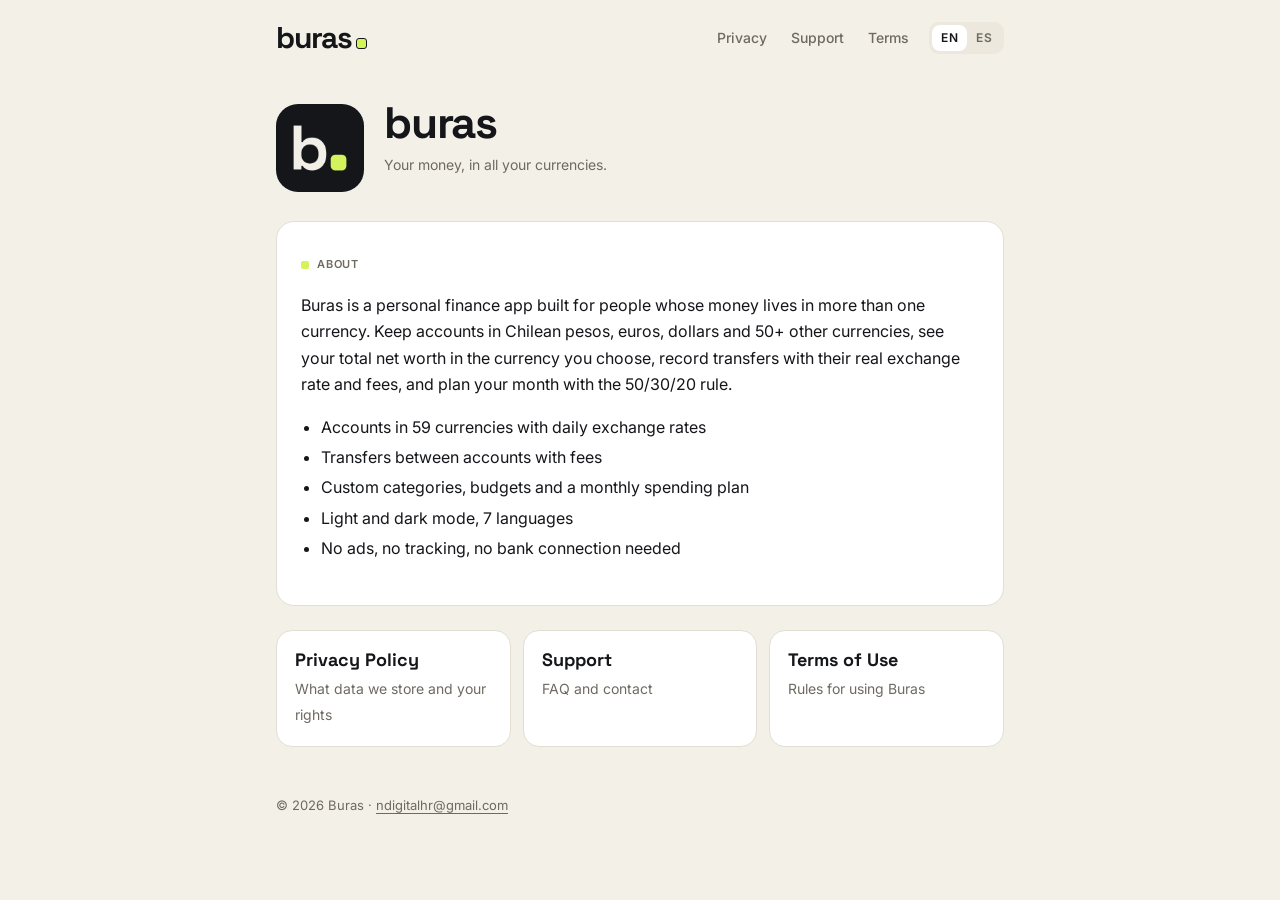
==== index.html @ 695c20a3 "Sitio de Buras: privacidad, soporte y términos (EN/ES) Páginas estáticas para GitHub Pages con el es" ====
<!doctype html>
<html lang="en" data-lang="en">
<head>
<meta charset="utf-8">
<meta name="viewport" content="width=device-width, initial-scale=1">
<title>Buras · Your money, in all your currencies</title>
<meta name="title-en" content="Buras · Your money, in all your currencies">
<meta name="title-es" content="Buras · Tu dinero, en todas tus monedas">
<meta name="description" content="Buras is a personal finance app for accounts in several currencies: balances, transfers with fees, budgets and monthly plans.">
<link rel="icon" href="favicon.png">
<link rel="apple-touch-icon" href="icon.png">
<link rel="preconnect" href="https://fonts.googleapis.com">
<link rel="preconnect" href="https://fonts.gstatic.com" crossorigin>
<link href="https://fonts.googleapis.com/css2?family=Inter:wght@400;500;600&family=Space+Grotesk:wght@500;700&display=swap" rel="stylesheet">
<link rel="stylesheet" href="style.css">
<script src="lang.js"></script>
</head>
<body>
<div class="wrap">
  <header class="site">
    <a class="logo" href="./">buras</a>
    <nav>
      <a href="privacy.html"><span lang="en">Privacy</span><span lang="es">Privacidad</span></a>
      <a href="support.html"><span lang="en">Support</span><span lang="es">Soporte</span></a>
      <a href="terms.html"><span lang="en">Terms</span><span lang="es">Términos</span></a>
      <span class="lang-switch"><button data-set="en">EN</button><button data-set="es">ES</button></span>
    </nav>
  </header>

  <main>
    <section class="hero">
      <img src="icon.png" alt="Buras">
      <div>
        <h1>buras</h1>
        <p class="meta" lang="en">Your money, in all your currencies.</p>
        <p class="meta" lang="es">Tu dinero, en todas tus monedas.</p>
      </div>
    </section>

    <div class="card">
      <div lang="en">
        <span class="label">About</span>
        <p>Buras is a personal finance app built for people whose money lives in more than one currency. Keep accounts in Chilean pesos, euros, dollars and 50+ other currencies, see your total net worth in the currency you choose, record transfers with their real exchange rate and fees, and plan your month with the 50/30/20 rule.</p>
        <ul>
          <li>Accounts in 59 currencies with daily exchange rates</li>
          <li>Transfers between accounts with fees</li>
          <li>Custom categories, budgets and a monthly spending plan</li>
          <li>Light and dark mode, 7 languages</li>
          <li>No ads, no tracking, no bank connection needed</li>
        </ul>
      </div>
      <div lang="es">
        <span class="label">Sobre Buras</span>
        <p>Buras es una app de finanzas personales pensada para quien tiene su dinero en más de una moneda. Lleva cuentas en pesos chilenos, euros, dólares y más de 50 monedas, mira tu patrimonio total en la moneda que elijas, registra transferencias con su cambio real y sus comisiones, y planifica tu mes con la regla 50/30/20.</p>
        <ul>
          <li>Cuentas en 59 monedas con tipos de cambio diarios</li>
          <li>Transferencias entre cuentas con comisiones</li>
          <li>Categorías propias, presupuestos y plan de gastos mensual</li>
          <li>Modo claro y oscuro, 7 idiomas</li>
          <li>Sin anuncios, sin rastreo y sin conectar tu banco</li>
        </ul>
      </div>
    </div>

    <div class="links">
      <a href="privacy.html">
        <strong lang="en">Privacy Policy</strong><strong lang="es">Política de privacidad</strong>
        <span lang="en">What data we store and your rights</span><span lang="es">Qué datos guardamos y tus derechos</span>
      </a>
      <a href="support.html">
        <strong lang="en">Support</strong><strong lang="es">Soporte</strong>
        <span lang="en">FAQ and contact</span><span lang="es">Preguntas frecuentes y contacto</span>
      </a>
      <a href="terms.html">
        <strong lang="en">Terms of Use</strong><strong lang="es">Términos de uso</strong>
        <span lang="en">Rules for using Buras</span><span lang="es">Normas de uso de Buras</span>
      </a>
    </div>
  </main>

  <footer class="site">© 2026 Buras · <a href="mailto:ndigitalhr@gmail.com">ndigitalhr@gmail.com</a></footer>
</div>
</body>
</html>
---- style.css ----
/* Buras — sitio legal y de soporte. Mismos colores que la app. */
:root {
  --bg: #F3F0E8;
  --card: #FFFFFF;
  --sunken: #ECE8DD;
  --border: #E3DED1;
  --text: #15161A;
  --muted: #6E6A60;
  --lime: #D4F25C;
  --ink: #15161A;
  color-scheme: light;
}
@media (prefers-color-scheme: dark) {
  :root:not([data-theme="light"]) {
    --bg: #0F1012;
    --card: #18191C;
    --sunken: #232428;
    --border: #2A2C31;
    --text: #F1EFE8;
    --muted: #9E9B92;
    color-scheme: dark;
  }
}

* { box-sizing: border-box; }
html { -webkit-text-size-adjust: 100%; }
body {
  margin: 0;
  background: var(--bg);
  color: var(--text);
  font: 400 16px/1.65 Inter, system-ui, -apple-system, "Segoe UI", sans-serif;
}
a { color: inherit; text-decoration-color: var(--muted); text-underline-offset: 3px; }
a:hover { text-decoration-color: var(--text); }

/* Idioma: html[data-lang] muestra solo los bloques de ese idioma */
html[data-lang="en"] [lang="es"],
html[data-lang="es"] [lang="en"] { display: none !important; }

.wrap { max-width: 760px; margin: 0 auto; padding: 0 16px; }

header.site {
  display: flex; align-items: center; justify-content: space-between; gap: 12px;
  padding: 20px 0; flex-wrap: wrap;
}
.logo {
  display: inline-flex; align-items: flex-end; gap: 4px; text-decoration: none;
  font: 700 30px/1 "Space Grotesk", sans-serif; letter-spacing: -1.2px;
}
.logo::after {
  content: ""; width: 9px; height: 9px; border-radius: 3px; background: var(--lime);
  border: 1.5px solid var(--text); margin-bottom: 4px;
}
nav { display: flex; align-items: center; gap: 4px; flex-wrap: wrap; }
nav a {
  font-weight: 500; font-size: 14px; text-decoration: none; padding: 6px 10px; border-radius: 10px; color: var(--muted);
}
nav a[aria-current="page"], nav a:hover { color: var(--text); background: var(--sunken); }
.lang-switch {
  display: inline-flex; background: var(--sunken); border-radius: 10px; padding: 3px; margin-left: 6px;
}
.lang-switch button {
  border: 0; background: transparent; color: var(--muted); font: 600 12px/1 Inter, sans-serif;
  padding: 7px 9px; border-radius: 8px; cursor: pointer; letter-spacing: .4px;
}
html[data-lang="en"] .lang-switch [data-set="en"],
html[data-lang="es"] .lang-switch [data-set="es"] { background: var(--card); color: var(--text); }

main { padding: 8px 0 48px; }
.card {
  background: var(--card); border: 1px solid var(--border); border-radius: 18px; padding: 28px 24px;
}
h1 {
  font: 700 38px/1.1 "Space Grotesk", sans-serif; letter-spacing: -1.2px; margin: 0 0 6px;
}
h2 {
  font: 700 21px/1.25 "Space Grotesk", sans-serif; letter-spacing: -.3px; margin: 32px 0 8px;
}
h3 { font: 600 16px/1.4 Inter, sans-serif; margin: 20px 0 4px; }
.meta { color: var(--muted); font-size: 14px; margin: 0 0 20px; }
.label {
  display: inline-flex; align-items: center; gap: 8px;
  font: 600 11px/1 Inter, sans-serif; letter-spacing: .8px; text-transform: uppercase; color: var(--muted);
}
.label::before { content: ""; width: 8px; height: 8px; border-radius: 2px; background: var(--lime); }
p, li { color: var(--text); }
ul { padding-left: 20px; }
li { margin: 4px 0; }
table { width: 100%; border-collapse: collapse; font-size: 14px; margin: 8px 0; }
th, td { text-align: left; padding: 10px 8px; border-bottom: 1px solid var(--border); vertical-align: top; }
th { color: var(--muted); font-weight: 600; font-size: 12px; text-transform: uppercase; letter-spacing: .5px; }
.table-scroll { overflow-x: auto; }
.note {
  background: var(--sunken); border-radius: 14px; padding: 14px 16px; font-size: 15px; margin: 16px 0;
}
.btn {
  display: inline-flex; align-items: center; gap: 8px; text-decoration: none;
  background: var(--ink); color: #fff; font-weight: 600; padding: 12px 18px; border-radius: 14px;
}
@media (prefers-color-scheme: dark) {
  :root:not([data-theme="light"]) .btn { background: var(--lime); color: #15161A; }
}

/* Portada */
.hero { display: flex; align-items: center; gap: 20px; margin: 16px 0 24px; flex-wrap: wrap; }
.hero img { width: 88px; height: 88px; border-radius: 22px; }
.hero h1 { font-size: 44px; }
.links { display: grid; grid-template-columns: repeat(auto-fit, minmax(200px, 1fr)); gap: 12px; margin-top: 24px; }
.links a {
  display: block; text-decoration: none; background: var(--card); border: 1px solid var(--border);
  border-radius: 16px; padding: 18px;
}
.links a strong { display: block; font: 700 18px/1.2 "Space Grotesk", sans-serif; margin-bottom: 4px; }
.links a span { color: var(--muted); font-size: 14px; }

details {
  border-bottom: 1px solid var(--border); padding: 14px 0;
}
details summary { cursor: pointer; font-weight: 600; list-style-position: inside; }
details p { margin: 8px 0 0; }

footer.site { color: var(--muted); font-size: 13px; padding: 0 0 32px; }
footer.site a { color: var(--muted); }

@media (max-width: 520px) {
  h1 { font-size: 30px; }
  .hero h1 { font-size: 36px; }
  .card { padding: 22px 16px; }
}
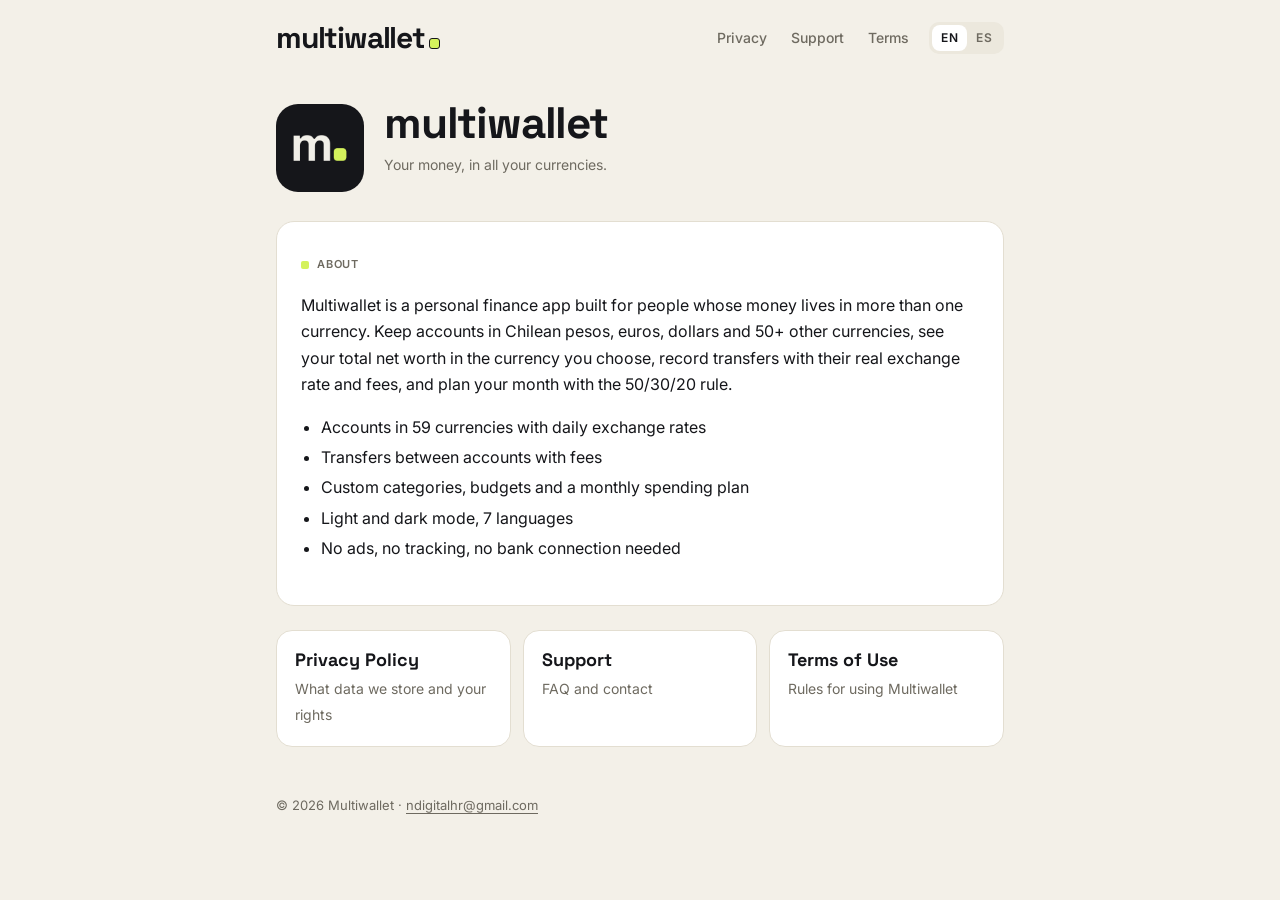
==== commit c88bf4b1: "Renombrar a Multiwallet Co-Authored-By: Claude Opus 5.5 <noreply@anthropic.com>" ====
--- a/index.html
+++ b/index.html
@@ -3,10 +3,10 @@
 <head>
 <meta charset="utf-8">
 <meta name="viewport" content="width=device-width, initial-scale=1">
-<title>Buras · Your money, in all your currencies</title>
-<meta name="title-en" content="Buras · Your money, in all your currencies">
-<meta name="title-es" content="Buras · Tu dinero, en todas tus monedas">
-<meta name="description" content="Buras is a personal finance app for accounts in several currencies: balances, transfers with fees, budgets and monthly plans.">
+<title>Multiwallet · Your money, in all your currencies</title>
+<meta name="title-en" content="Multiwallet · Your money, in all your currencies">
+<meta name="title-es" content="Multiwallet · Tu dinero, en todas tus monedas">
+<meta name="description" content="Multiwallet is a personal finance app for accounts in several currencies: balances, transfers with fees, budgets and monthly plans.">
 <link rel="icon" href="favicon.png">
 <link rel="apple-touch-icon" href="icon.png">
 <link rel="preconnect" href="https://fonts.googleapis.com">
@@ -18,7 +18,7 @@
 <body>
 <div class="wrap">
   <header class="site">
-    <a class="logo" href="./">buras</a>
+    <a class="logo" href="./">multiwallet</a>
     <nav>
       <a href="privacy.html"><span lang="en">Privacy</span><span lang="es">Privacidad</span></a>
       <a href="support.html"><span lang="en">Support</span><span lang="es">Soporte</span></a>
@@ -29,9 +29,9 @@
 
   <main>
     <section class="hero">
-      <img src="icon.png" alt="Buras">
+      <img src="icon.png" alt="Multiwallet">
       <div>
-        <h1>buras</h1>
+        <h1>multiwallet</h1>
         <p class="meta" lang="en">Your money, in all your currencies.</p>
         <p class="meta" lang="es">Tu dinero, en todas tus monedas.</p>
       </div>
@@ -40,7 +40,7 @@
     <div class="card">
       <div lang="en">
         <span class="label">About</span>
-        <p>Buras is a personal finance app built for people whose money lives in more than one currency. Keep accounts in Chilean pesos, euros, dollars and 50+ other currencies, see your total net worth in the currency you choose, record transfers with their real exchange rate and fees, and plan your month with the 50/30/20 rule.</p>
+        <p>Multiwallet is a personal finance app built for people whose money lives in more than one currency. Keep accounts in Chilean pesos, euros, dollars and 50+ other currencies, see your total net worth in the currency you choose, record transfers with their real exchange rate and fees, and plan your month with the 50/30/20 rule.</p>
         <ul>
           <li>Accounts in 59 currencies with daily exchange rates</li>
           <li>Transfers between accounts with fees</li>
@@ -50,8 +50,8 @@
         </ul>
       </div>
       <div lang="es">
-        <span class="label">Sobre Buras</span>
-        <p>Buras es una app de finanzas personales pensada para quien tiene su dinero en más de una moneda. Lleva cuentas en pesos chilenos, euros, dólares y más de 50 monedas, mira tu patrimonio total en la moneda que elijas, registra transferencias con su cambio real y sus comisiones, y planifica tu mes con la regla 50/30/20.</p>
+        <span class="label">Sobre Multiwallet</span>
+        <p>Multiwallet es una app de finanzas personales pensada para quien tiene su dinero en más de una moneda. Lleva cuentas en pesos chilenos, euros, dólares y más de 50 monedas, mira tu patrimonio total en la moneda que elijas, registra transferencias con su cambio real y sus comisiones, y planifica tu mes con la regla 50/30/20.</p>
         <ul>
           <li>Cuentas en 59 monedas con tipos de cambio diarios</li>
           <li>Transferencias entre cuentas con comisiones</li>
@@ -73,12 +73,12 @@
       </a>
       <a href="terms.html">
         <strong lang="en">Terms of Use</strong><strong lang="es">Términos de uso</strong>
-        <span lang="en">Rules for using Buras</span><span lang="es">Normas de uso de Buras</span>
+        <span lang="en">Rules for using Multiwallet</span><span lang="es">Normas de uso de Multiwallet</span>
       </a>
     </div>
   </main>
 
-  <footer class="site">© 2026 Buras · <a href="mailto:ndigitalhr@gmail.com">ndigitalhr@gmail.com</a></footer>
+  <footer class="site">© 2026 Multiwallet · <a href="mailto:ndigitalhr@gmail.com">ndigitalhr@gmail.com</a></footer>
 </div>
 </body>
 </html>
--- a/style.css
+++ b/style.css
@@ -1,4 +1,4 @@
-/* Buras — sitio legal y de soporte. Mismos colores que la app. */
+/* Multiwallet — sitio legal y de soporte. Mismos colores que la app. */
 :root {
   --bg: #F3F0E8;
   --card: #FFFFFF;
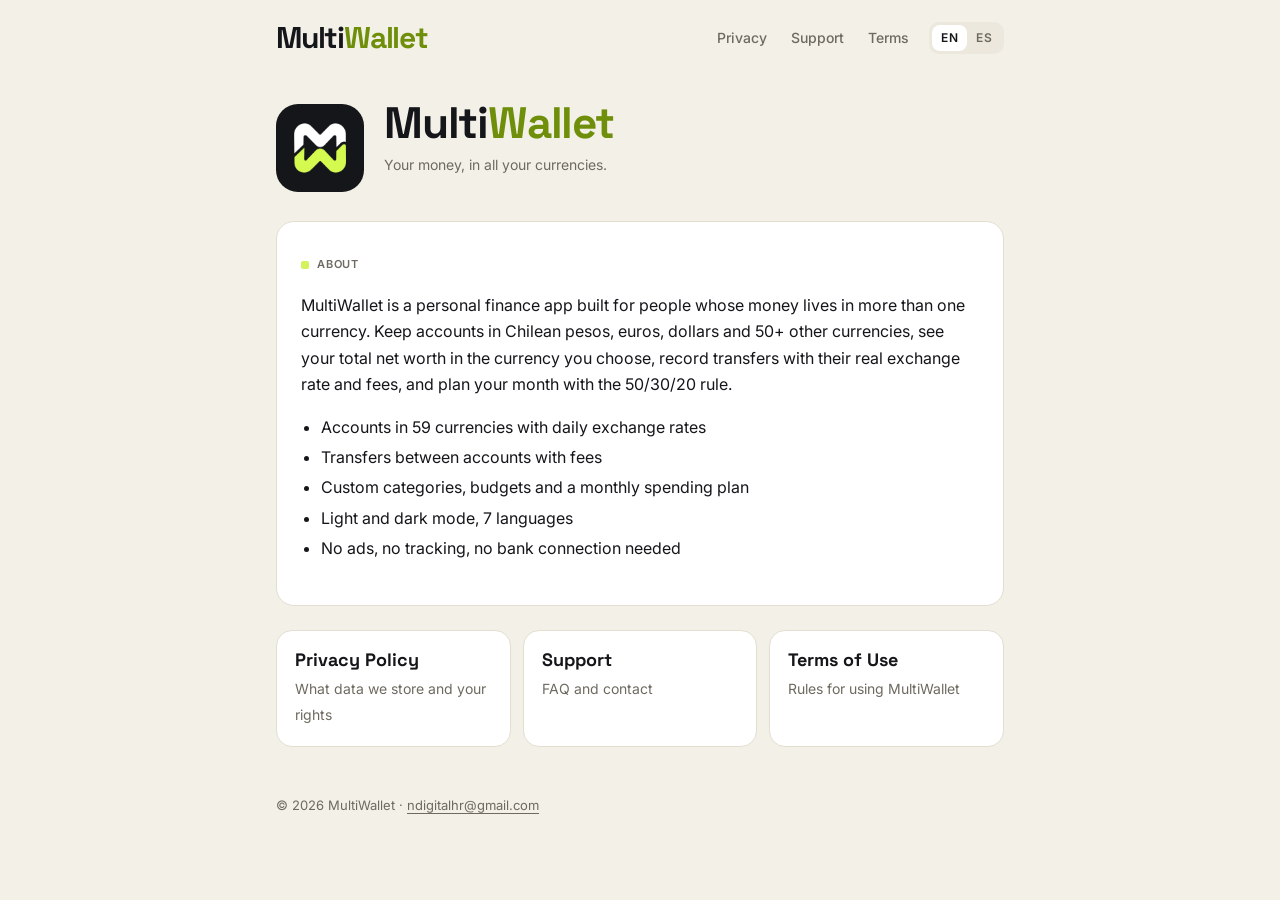
==== commit 37170615: "Logotipo MultiWallet en dos colores Co-Authored-By: Claude Opus 5.5 <noreply@anthropic.com>" ====
--- a/index.html
+++ b/index.html
@@ -3,10 +3,10 @@
 <head>
 <meta charset="utf-8">
 <meta name="viewport" content="width=device-width, initial-scale=1">
-<title>Multiwallet · Your money, in all your currencies</title>
-<meta name="title-en" content="Multiwallet · Your money, in all your currencies">
-<meta name="title-es" content="Multiwallet · Tu dinero, en todas tus monedas">
-<meta name="description" content="Multiwallet is a personal finance app for accounts in several currencies: balances, transfers with fees, budgets and monthly plans.">
+<title>MultiWallet · Your money, in all your currencies</title>
+<meta name="title-en" content="MultiWallet · Your money, in all your currencies">
+<meta name="title-es" content="MultiWallet · Tu dinero, en todas tus monedas">
+<meta name="description" content="MultiWallet is a personal finance app for accounts in several currencies: balances, transfers with fees, budgets and monthly plans.">
 <link rel="icon" href="favicon.png">
 <link rel="apple-touch-icon" href="icon.png">
 <link rel="preconnect" href="https://fonts.googleapis.com">
@@ -18,7 +18,7 @@
 <body>
 <div class="wrap">
   <header class="site">
-    <a class="logo" href="./">multiwallet</a>
+    <a class="logo" href="./">Multi<span class="w">Wallet</span></a>
     <nav>
       <a href="privacy.html"><span lang="en">Privacy</span><span lang="es">Privacidad</span></a>
       <a href="support.html"><span lang="en">Support</span><span lang="es">Soporte</span></a>
@@ -29,9 +29,9 @@
 
   <main>
     <section class="hero">
-      <img src="icon.png" alt="Multiwallet">
+      <img src="icon.png" alt="MultiWallet">
       <div>
-        <h1>multiwallet</h1>
+        <h1>Multi<span class="w">Wallet</span></h1>
         <p class="meta" lang="en">Your money, in all your currencies.</p>
         <p class="meta" lang="es">Tu dinero, en todas tus monedas.</p>
       </div>
@@ -40,7 +40,7 @@
     <div class="card">
       <div lang="en">
         <span class="label">About</span>
-        <p>Multiwallet is a personal finance app built for people whose money lives in more than one currency. Keep accounts in Chilean pesos, euros, dollars and 50+ other currencies, see your total net worth in the currency you choose, record transfers with their real exchange rate and fees, and plan your month with the 50/30/20 rule.</p>
+        <p>MultiWallet is a personal finance app built for people whose money lives in more than one currency. Keep accounts in Chilean pesos, euros, dollars and 50+ other currencies, see your total net worth in the currency you choose, record transfers with their real exchange rate and fees, and plan your month with the 50/30/20 rule.</p>
         <ul>
           <li>Accounts in 59 currencies with daily exchange rates</li>
           <li>Transfers between accounts with fees</li>
@@ -50,8 +50,8 @@
         </ul>
       </div>
       <div lang="es">
-        <span class="label">Sobre Multiwallet</span>
-        <p>Multiwallet es una app de finanzas personales pensada para quien tiene su dinero en más de una moneda. Lleva cuentas en pesos chilenos, euros, dólares y más de 50 monedas, mira tu patrimonio total en la moneda que elijas, registra transferencias con su cambio real y sus comisiones, y planifica tu mes con la regla 50/30/20.</p>
+        <span class="label">Sobre MultiWallet</span>
+        <p>MultiWallet es una app de finanzas personales pensada para quien tiene su dinero en más de una moneda. Lleva cuentas en pesos chilenos, euros, dólares y más de 50 monedas, mira tu patrimonio total en la moneda que elijas, registra transferencias con su cambio real y sus comisiones, y planifica tu mes con la regla 50/30/20.</p>
         <ul>
           <li>Cuentas en 59 monedas con tipos de cambio diarios</li>
           <li>Transferencias entre cuentas con comisiones</li>
@@ -73,12 +73,12 @@
       </a>
       <a href="terms.html">
         <strong lang="en">Terms of Use</strong><strong lang="es">Términos de uso</strong>
-        <span lang="en">Rules for using Multiwallet</span><span lang="es">Normas de uso de Multiwallet</span>
+        <span lang="en">Rules for using MultiWallet</span><span lang="es">Normas de uso de MultiWallet</span>
       </a>
     </div>
   </main>
 
-  <footer class="site">© 2026 Multiwallet · <a href="mailto:ndigitalhr@gmail.com">ndigitalhr@gmail.com</a></footer>
+  <footer class="site">© 2026 MultiWallet · <a href="mailto:ndigitalhr@gmail.com">ndigitalhr@gmail.com</a></footer>
 </div>
 </body>
 </html>
--- a/style.css
+++ b/style.css
@@ -1,4 +1,4 @@
-/* Multiwallet — sitio legal y de soporte. Mismos colores que la app. */
+/* MultiWallet — sitio legal y de soporte. Mismos colores que la app. */
 :root {
   --bg: #F3F0E8;
   --card: #FFFFFF;
@@ -7,6 +7,7 @@
   --text: #15161A;
   --muted: #6E6A60;
   --lime: #D4F25C;
+  --brand: #6F8F0A;
   --ink: #15161A;
   color-scheme: light;
 }
@@ -18,6 +19,7 @@
     --border: #2A2C31;
     --text: #F1EFE8;
     --muted: #9E9B92;
+    --brand: #D4F25C;
     color-scheme: dark;
   }
 }
@@ -44,13 +46,10 @@
   padding: 20px 0; flex-wrap: wrap;
 }
 .logo {
-  display: inline-flex; align-items: flex-end; gap: 4px; text-decoration: none;
+  display: inline-flex; align-items: flex-end; text-decoration: none;
   font: 700 30px/1 "Space Grotesk", sans-serif; letter-spacing: -1.2px;
 }
-.logo::after {
-  content: ""; width: 9px; height: 9px; border-radius: 3px; background: var(--lime);
-  border: 1.5px solid var(--text); margin-bottom: 4px;
-}
+.logo .w, h1 .w { color: var(--brand); }
 nav { display: flex; align-items: center; gap: 4px; flex-wrap: wrap; }
 nav a {
   font-weight: 500; font-size: 14px; text-decoration: none; padding: 6px 10px; border-radius: 10px; color: var(--muted);
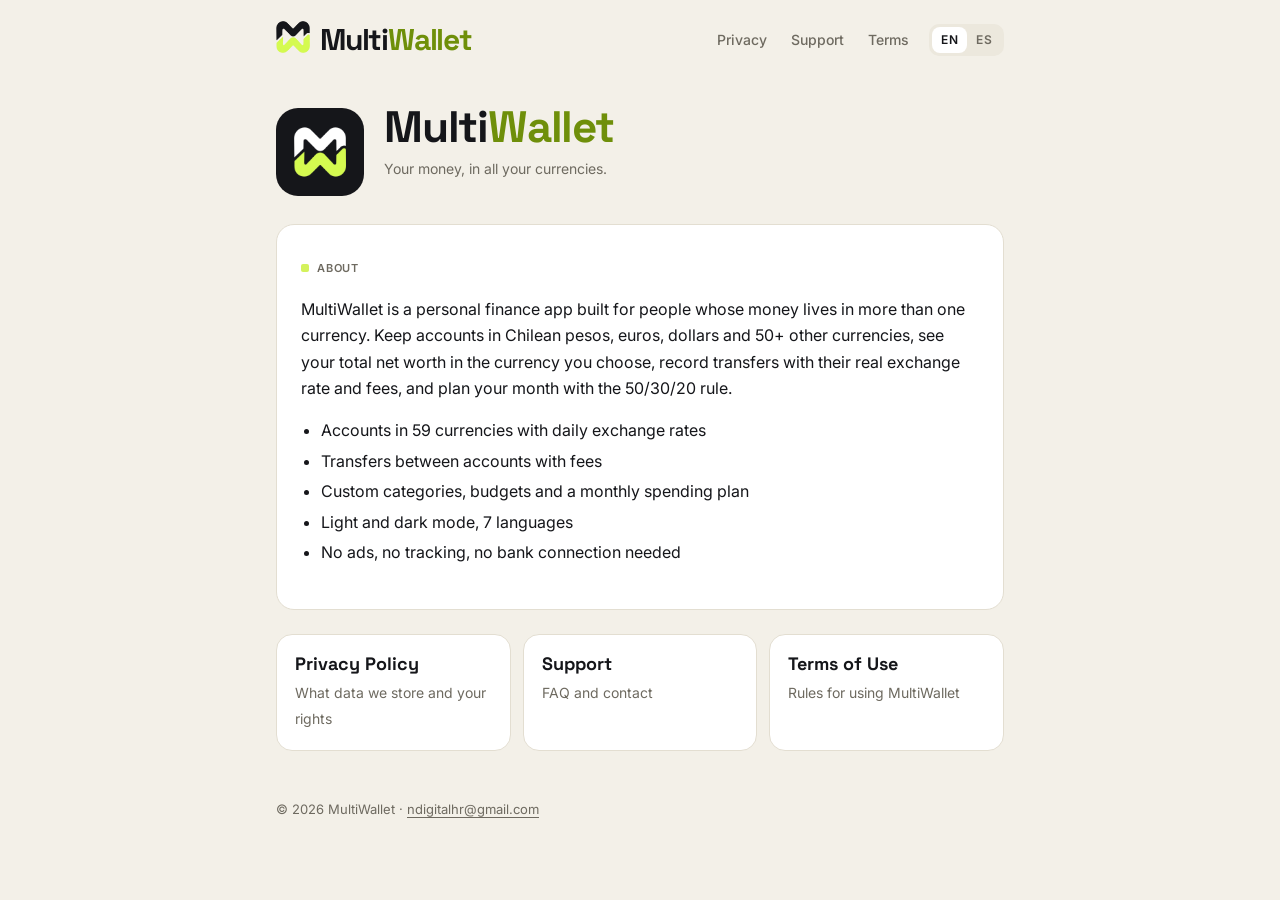
==== commit bf942623: "Logo MW en la cabecera de la web Co-Authored-By: Claude Opus 5.5 <noreply@anthropic.com>" ====
--- a/index.html
+++ b/index.html
@@ -18,7 +18,7 @@
 <body>
 <div class="wrap">
   <header class="site">
-    <a class="logo" href="./">Multi<span class="w">Wallet</span></a>
+    <a class="logo" href="./"><picture><source srcset="logo-dark.png" media="(prefers-color-scheme: dark)"><img class="mark" src="logo-light.png" alt="" width="34" height="34"></picture>Multi<span class="w">Wallet</span></a>
     <nav>
       <a href="privacy.html"><span lang="en">Privacy</span><span lang="es">Privacidad</span></a>
       <a href="support.html"><span lang="en">Support</span><span lang="es">Soporte</span></a>
--- a/style.css
+++ b/style.css
@@ -46,10 +46,11 @@
   padding: 20px 0; flex-wrap: wrap;
 }
 .logo {
-  display: inline-flex; align-items: flex-end; text-decoration: none;
+  display: inline-flex; align-items: center; text-decoration: none;
   font: 700 30px/1 "Space Grotesk", sans-serif; letter-spacing: -1.2px;
 }
 .logo .w, h1 .w { color: var(--brand); }
+.logo .mark { width: 34px; height: 34px; margin-right: 10px; }
 nav { display: flex; align-items: center; gap: 4px; flex-wrap: wrap; }
 nav a {
   font-weight: 500; font-size: 14px; text-decoration: none; padding: 6px 10px; border-radius: 10px; color: var(--muted);
